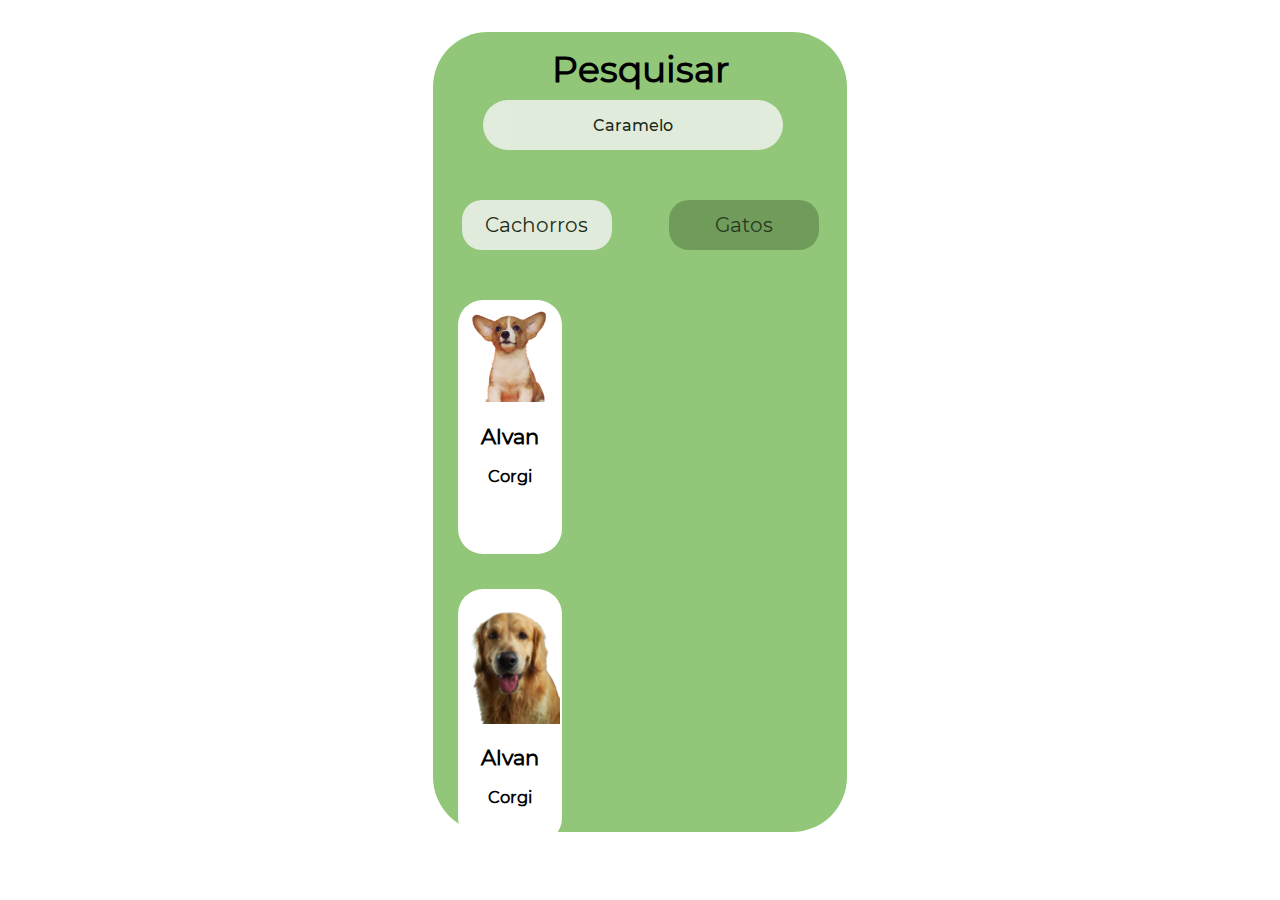
==== tela2.html @ c6fca9dd "duas telas" ====
<!DOCTYPE html>
<html lang="pt-br">
<head>
    <meta charset="UTF-8">
    <meta http-equiv="X-UA-Compatible" content="IE=edge">
    <meta name="viewport" content="width=device-width, initial-scale=1.0">
    <link rel="stylesheet" href="tela2.css">
    <title>Petfinder</title>
</head>
<body>
    <section>
        <div class="screen-2">
            <div class="titulo-pesquisa">
                <h1>Pesquisar</h1>
            </div>
            <div class="barraPesquisa">
                <p>Caramelo</p>
            </div>
                <div class="tags">
                    <div class="tag-cachorro">
                        <p>Cachorros</p>
                    </div>
                    <div class="tag-gato">
                        <p>Gatos</p>
                    </div>
                </div>
                    <div class="cards">
                        <div class="card-cao">
                             <img src="./ptbr/MEDIA/images/1-search/dogs/alvan.png" alt="alvan"> 
                            <h2>Alvan</h2>
                            <h3>Corgi</h3>
                        </div>
                        <div class="card-cao">
                             <img src="./ptbr/MEDIA/images/1-search/dogs/benji.png" alt="benji">
                            <h2>Alvan</h2>
                            <h3>Corgi</h3>
                        </div>
                       
                    </div>
        </div>
    </section>
</body>
</html>
---- tela2.css ----
body{
    align-items: center;
    display: flex;
    justify-content: center;
}

@font-face {
    font-family: Montserrat-Bold;
    src: url(./ptbr/MEDIA/fonts/Montserrat-Bold.ttf);
}

@font-face {
    font-family: Montserrat-Medium;
    src: url(./ptbr/MEDIA/fonts/Montserrat-Medium.ttf);
}

@font-face {
    font-family: Montserrat-Regular;
    src: url(./ptbr/MEDIA/fonts/Montserrat-Regular.ttf);
}

.screen-2{
    background-color: rgb(146, 199, 121);
    width: 414px;
    height: 800px;
    border-radius: 55px;    
    top: 0px;
    left: 0px;
    position: relative;
    align-items: center;
    text-align: center;
    justify-content: center;
}

.titulo-pesquisa{
    position: relative;
    text-align: center;
    top: 15px;
    font-family: Montserrat-Regular;
    font-size: 18px;
}

.barraPesquisa{
    display: flex;
    margin-top: 15px;
    opacity: 0.8;
    margin-left: 50px;
    font-family: Montserrat-Medium;
    align-items: center;
    text-align: center;
    justify-content: center;
    background-color: whitesmoke;
    width: 300px;
    height: 50px;
    border-radius: 50px;
}

.tags{
    flex-direction: row;
    display: flex;
    margin-top: 50px;
    opacity: 0.8;
    font-family: Montserrat-Regular;
    font-size: 20px;
    text-align: center;
    justify-content: space-around;
    
}

.tag-cachorro{
    background-color: whitesmoke;
    width: 150px;
    height: 50px;
    border-radius: 20px;
    justify-content: center;
    align-items: center;
    display: flex;
}

.tag-gato{
    background-color: rgb(100, 141, 81);
    opacity: 0.9;
    width: 150px;
    height: 50px;
    border-radius: 20px;
    justify-content: center;
    align-items: center;
    display: flex;
}

.cards{
    flex-direction: column;
    display: flex;
    align-items: center;
    justify-content: center;
    text-align: center;
    margin-top: 15px;
    float: left;
    margin-left: 25px;
}

.card-cao{
    width: 150px;
    height: 250px;
    margin-top: 35px;
    background-color: white;
    padding: 2px;
    font-family: Montserrat-Regular;
    text-align: center;
    font-size: 14px;
    border-radius: 25px;
    position: relative;
}

.card-cao, img{
    position: relative;
    width: 100px;
}
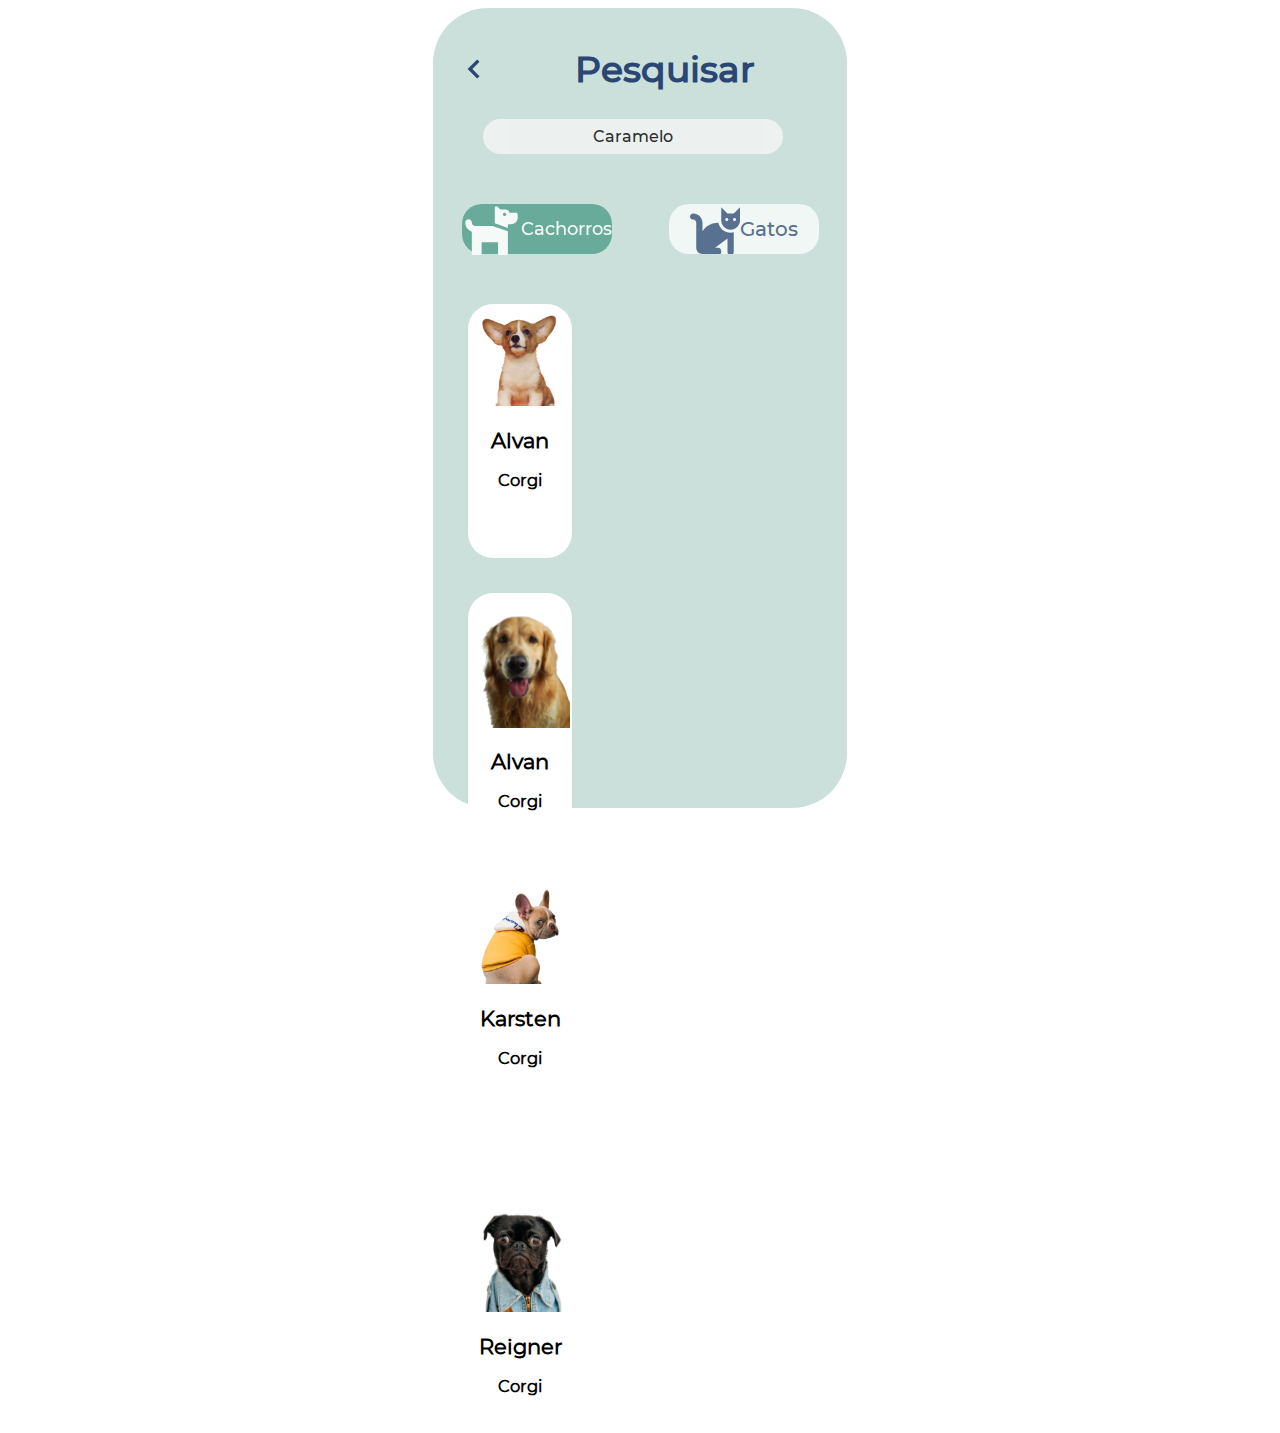
==== commit 31c41a0c: "3 tela" ====
--- a/tela2.html
+++ b/tela2.html
@@ -11,6 +11,7 @@
     <section>
         <div class="screen-2">
             <div class="titulo-pesquisa">
+                <img src="./ptbr/MEDIA/images/1-search/chevron-left.svg" alt="voltar" class="voltar">
                 <h1>Pesquisar</h1>
             </div>
             <div class="barraPesquisa">
@@ -18,9 +19,11 @@
             </div>
                 <div class="tags">
                     <div class="tag-cachorro">
+                        <img src="./ptbr/MEDIA/images/1-search/fa-solid_dog_white.svg" alt="cachorro">
                         <p>Cachorros</p>
                     </div>
                     <div class="tag-gato">
+                        <img src="./ptbr/MEDIA/images/1-search/fa-solid_cat.svg" alt="gato" style="width: 50px;">
                         <p>Gatos</p>
                     </div>
                 </div>
@@ -35,6 +38,16 @@
                             <h2>Alvan</h2>
                             <h3>Corgi</h3>
                         </div>
+                        <div class="card-cao">
+                             <img src="./ptbr/MEDIA/images/1-search/dogs/karsten.png" alt="benji">
+                            <h2>Karsten</h2>
+                            <h3>Corgi</h3>
+                        </div>
+                        <div class="card-cao">
+                             <img src="./ptbr/MEDIA/images/1-search/dogs/reigner.png" alt="benji">
+                            <h2>Reigner</h2>
+                            <h3>Corgi</h3>
+                        </div>
                        
                     </div>
         </div>
--- a/tela2.css
+++ b/tela2.css
@@ -20,7 +20,7 @@
 }
 
 .screen-2{
-    background-color: rgb(146, 199, 121);
+    background-color: #CBE0DB;
     width: 414px;
     height: 800px;
     border-radius: 55px;    
@@ -33,11 +33,18 @@
 }
 
 .titulo-pesquisa{
+    color:#2C4674;
     position: relative;
     text-align: center;
     top: 15px;
-    font-family: Montserrat-Regular;
+    font-family: Montserrat-Medium;
     font-size: 18px;
+}
+
+.titulo-pesquisa, .voltar{
+    display: inline-flex;
+    width: 50px;
+    left: -80px;
 }
 
 .barraPesquisa{
@@ -51,7 +58,7 @@
     justify-content: center;
     background-color: whitesmoke;
     width: 300px;
-    height: 50px;
+    height: 35px;
     border-radius: 50px;
 }
 
@@ -68,7 +75,10 @@
 }
 
 .tag-cachorro{
-    background-color: whitesmoke;
+    background-color: #519E8A;
+    color: #FFFFFF;
+    font-size: 18px;
+    font-family: Montserrat-Medium;
     width: 150px;
     height: 50px;
     border-radius: 20px;
@@ -78,7 +88,9 @@
 }
 
 .tag-gato{
-    background-color: rgb(100, 141, 81);
+    background-color: #FFFFFF;
+    color: #2C4674;
+    font-family: Montserrat-Medium;
     opacity: 0.9;
     width: 150px;
     height: 50px;
@@ -89,14 +101,14 @@
 }
 
 .cards{
+    align-items: center;
+    text-align: center;
+    display: flex;
     flex-direction: column;
-    display: flex;
-    align-items: center;
-    justify-content: center;
-    text-align: center;
     margin-top: 15px;
     float: left;
     margin-left: 25px;
+    position: relative;
 }
 
 .card-cao{
@@ -106,13 +118,17 @@
     background-color: white;
     padding: 2px;
     font-family: Montserrat-Regular;
-    text-align: center;
     font-size: 14px;
     border-radius: 25px;
+    text-align: center;
+    justify-content: center;
+    align-items: center;
     position: relative;
+    left: 10px;
 }
 
 .card-cao, img{
     position: relative;
     width: 100px;
 }
+
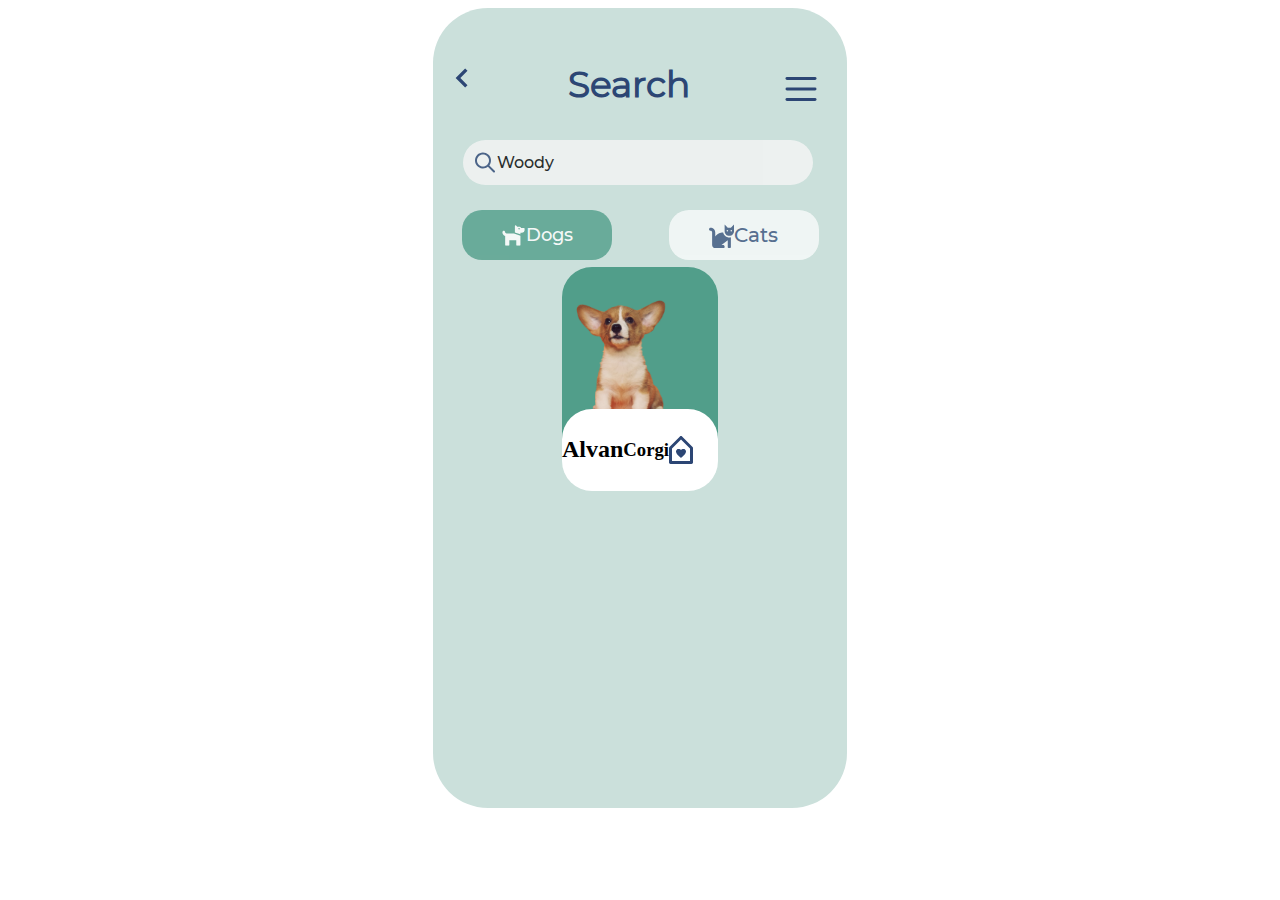
==== commit c26a0efe: "search/card" ====
--- a/tela2.html
+++ b/tela2.html
@@ -10,30 +10,43 @@
 <body>
     <section>
         <div class="screen-2">
-            <div class="titulo-pesquisa">
+            <div class="titulo">
+                <a href="index.html">
                 <img src="./ptbr/MEDIA/images/1-search/chevron-left.svg" alt="voltar" class="voltar">
-                <h1>Pesquisar</h1>
+                </a>
+                <div class="pesquisar">
+                    <h1>Search</h1>
+                </div>
+                <img src="./ptbr/MEDIA/images/1-search/menu-open.svg" class="menu" alt="menu">
             </div>
+
             <div class="barraPesquisa">
-                <p>Caramelo</p>
+                <div class="lupaTxt">
+                    <img src="/ptbr/MEDIA/images/1-search/search.svg" class="lupa"alt="pesquisar">
+                <p>Woody</p>
+                </div>
             </div>
+
                 <div class="tags">
                     <div class="tag-cachorro">
-                        <img src="./ptbr/MEDIA/images/1-search/fa-solid_dog_white.svg" alt="cachorro">
-                        <p>Cachorros</p>
+                        <img src="./ptbr/MEDIA/images/1-search/fa-solid_dog_white.svg" class="dogIcon" alt="cachorro">
+                        <p>Dogs</p>
                     </div>
                     <div class="tag-gato">
-                        <img src="./ptbr/MEDIA/images/1-search/fa-solid_cat.svg" alt="gato" style="width: 50px;">
-                        <p>Gatos</p>
+                        <img src="./ptbr/MEDIA/images/1-search/fa-solid_cat.svg" alt="gato" class="Cat">
+                        <p>Cats</p>
                     </div>
                 </div>
                     <div class="cards">
                         <div class="card-cao">
-                             <img src="./ptbr/MEDIA/images/1-search/dogs/alvan.png" alt="alvan"> 
-                            <h2>Alvan</h2>
-                            <h3>Corgi</h3>
+                             <img src="./ptbr/MEDIA/images/1-search/dogs/alvan.png" class="doguinho" alt="alvan"> 
+                             <div class="card-body">
+                                <h2>Alvan</h2>
+                                <h3>Corgi</h3>
+                                <img src="/ptbr/MEDIA/images/1-search/hearthome.svg" alt="">
+                             </div>
                         </div>
-                        <div class="card-cao">
+                        <!-- <div class="card-cao">
                              <img src="./ptbr/MEDIA/images/1-search/dogs/benji.png" alt="benji">
                             <h2>Alvan</h2>
                             <h3>Corgi</h3>
@@ -47,7 +60,7 @@
                              <img src="./ptbr/MEDIA/images/1-search/dogs/reigner.png" alt="benji">
                             <h2>Reigner</h2>
                             <h3>Corgi</h3>
-                        </div>
+                        </div> -->
                        
                     </div>
         </div>
--- a/tela2.css
+++ b/tela2.css
@@ -32,40 +32,57 @@
     justify-content: center;
 }
 
-.titulo-pesquisa{
+.titulo{
     color:#2C4674;
-    position: relative;
+    display: flex;
     text-align: center;
-    top: 15px;
-    font-family: Montserrat-Medium;
+    font-family: Montserrat-Regular;
     font-size: 18px;
+    justify-content: space-between;
 }
 
-.titulo-pesquisa, .voltar{
-    display: inline-flex;
-    width: 50px;
-    left: -80px;
+.pesquisar{
+    display: flex;
+    text-align: center;
+    margin-top: 30px;
+    margin-right: 10px;
 }
 
+
+.voltar{
+    width: 40px;
+    margin-top: 50px;
+    margin-left: 10px;
+}
+
+.menu{
+    margin-right: 30px;
+    margin-top: 40px;
+}
+
+.lupaTxt{
+    width: 25px;
+    display: flex;
+    margin-left: 10px;
+}
 .barraPesquisa{
     display: flex;
-    margin-top: 15px;
+    margin-top: 10px;
     opacity: 0.8;
-    margin-left: 50px;
+    margin-left: 30px;
     font-family: Montserrat-Medium;
     align-items: center;
-    text-align: center;
-    justify-content: center;
+    justify-content: flex-start;
     background-color: whitesmoke;
-    width: 300px;
-    height: 35px;
+    width: 350px;
+    height: 45px;
     border-radius: 50px;
 }
 
 .tags{
     flex-direction: row;
     display: flex;
-    margin-top: 50px;
+    margin-top: 25px;
     opacity: 0.8;
     font-family: Montserrat-Regular;
     font-size: 20px;
@@ -87,6 +104,12 @@
     display: flex;
 }
 
+.dogIcon{
+    width: 25px;
+    display: flex;
+}
+
+
 .tag-gato{
     background-color: #FFFFFF;
     color: #2C4674;
@@ -100,35 +123,41 @@
     display: flex;
 }
 
+.Cat{
+    width: 25px;
+    display: flex;
+}
 .cards{
+    background-color: #519E8A;
+    border-radius: 30px;
+    width: 150px;
+    height: 200px;
+    display: inline-flex;
+    justify-content: center;
+    position: relative;
+    flex-direction: column;
+    padding: 0.2em;
+    margin: .4em;
+    margin-bottom: 2rem;
     align-items: center;
-    text-align: center;
-    display: flex;
-    flex-direction: column;
-    margin-top: 15px;
-    float: left;
-    margin-left: 25px;
-    position: relative;
 }
 
-.card-cao{
-    width: 150px;
-    height: 250px;
-    margin-top: 35px;
-    background-color: white;
-    padding: 2px;
-    font-family: Montserrat-Regular;
-    font-size: 14px;
-    border-radius: 25px;
-    text-align: center;
+.doguinho{
+    width: 120px;
+    height: 120px;
+    position: relative;
     justify-content: center;
-    align-items: center;
-    position: relative;
-    left: 10px;
+    border-radius: 20px;
+    display: flex;
 }
 
-.card-cao, img{
-    position: relative;
-    width: 100px;
+.card-body{
+    background-color: white;
+    width: 156px;
+    height: 82px;
+    margin-bottom: -40px;
+    border-radius: 30px;
+    display: flex;
+    align-items: center;
 }
 
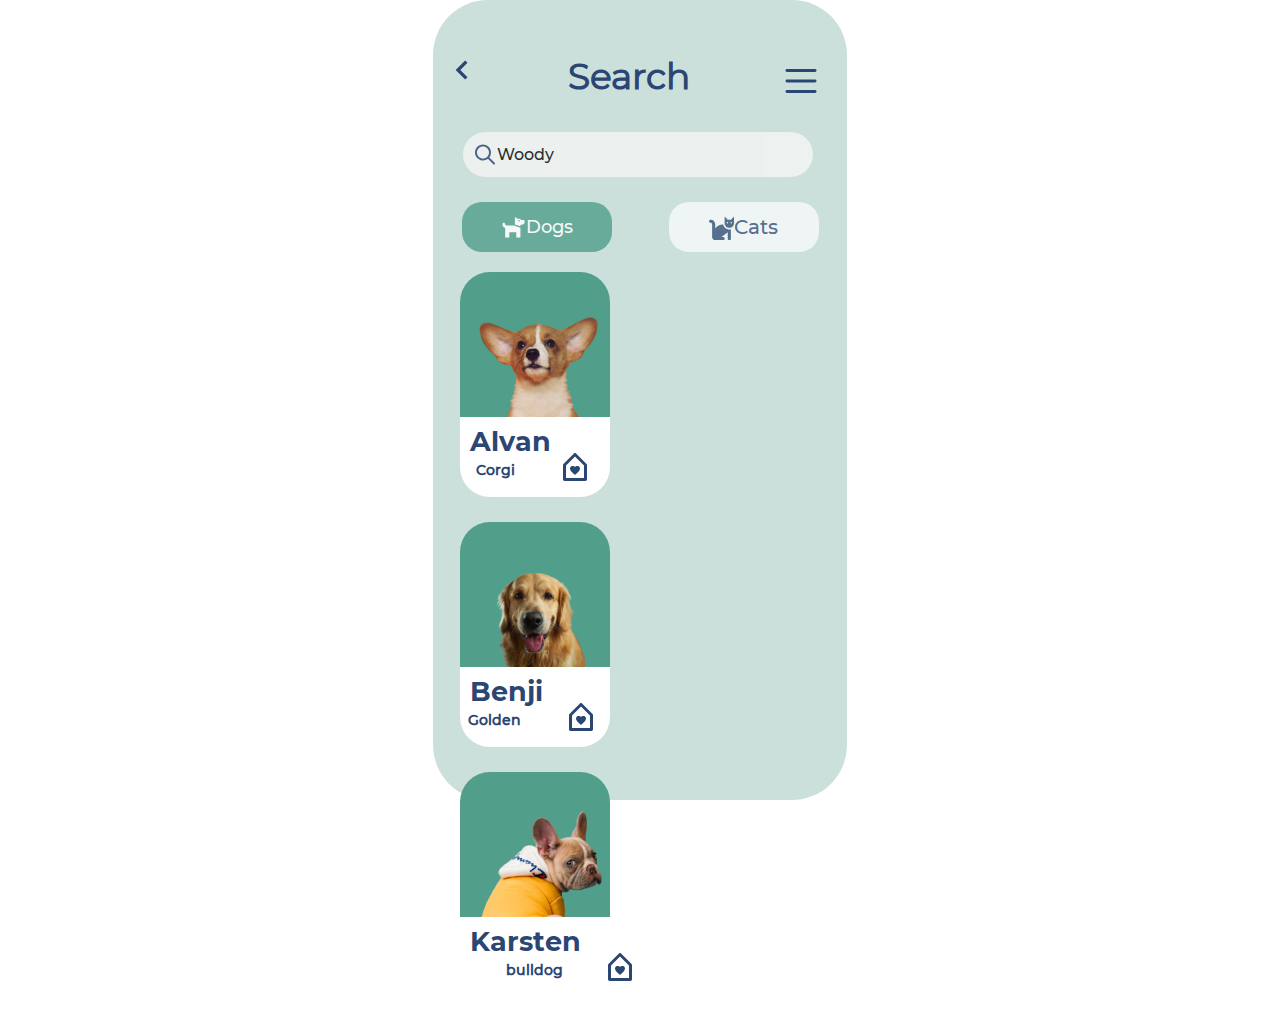
==== commit 448c26b7: "tela 2" ====
--- a/tela2.html
+++ b/tela2.html
@@ -26,7 +26,7 @@
                 <p>Woody</p>
                 </div>
             </div>
-
+<!-- TAGS -->
                 <div class="tags">
                     <div class="tag-cachorro">
                         <img src="./ptbr/MEDIA/images/1-search/fa-solid_dog_white.svg" class="dogIcon" alt="cachorro">
@@ -37,31 +37,72 @@
                         <p>Cats</p>
                     </div>
                 </div>
+<!-- FIM DAS TAGS -->
+<!-- CARDS -->
                     <div class="cards">
                         <div class="card-cao">
-                             <img src="./ptbr/MEDIA/images/1-search/dogs/alvan.png" class="doguinho" alt="alvan"> 
+                            <div class="doguinho">
+                                <img src="./ptbr/MEDIA/images/1-search/dogs/alvan.png" alt="alvan"> 
+                            </div>
                              <div class="card-body">
-                                <h2>Alvan</h2>
-                                <h3>Corgi</h3>
-                                <img src="/ptbr/MEDIA/images/1-search/hearthome.svg" alt="">
+                                <div class="pet-name">
+                                    <h2>Alvan</h2>
+                                </div>
+                                <div class="pet-breed">
+                                    <h3>Corgi</h3> 
+                                </div>
+                                <div class="icon-home">
+                                    <img src="/ptbr/MEDIA/images/1-search/hearthome.svg" alt="casa">
+                                </div>
                              </div>
                         </div>
-                        <!-- <div class="card-cao">
-                             <img src="./ptbr/MEDIA/images/1-search/dogs/benji.png" alt="benji">
-                            <h2>Alvan</h2>
-                            <h3>Corgi</h3>
+                        <div class="card-cao">
+                            <div class="doguinho">
+                                <img src="./ptbr/MEDIA/images/1-search/dogs/benji.png" alt="benji"> 
+                            </div>
+                             <div class="card-body">
+                                <div class="pet-name">
+                                    <h2>Benji</h2>
+                                </div>
+                                <div class="pet-breed">
+                                    <h3>Golden</h3> 
+                                </div>
+                                <div class="icon-home">
+                                    <img src="/ptbr/MEDIA/images/1-search/hearthome.svg" alt="casa">
+                                </div>
+                            </div>
                         </div>
                         <div class="card-cao">
-                             <img src="./ptbr/MEDIA/images/1-search/dogs/karsten.png" alt="benji">
-                            <h2>Karsten</h2>
-                            <h3>Corgi</h3>
-                        </div>
+                            <div class="doguinho">
+                                <img src="./ptbr/MEDIA/images/1-search/dogs/karsten.png" alt="benji"> 
+                            </div>
+                            <div class="card-body">
+                                <div class="pet-name">
+                                    <h2>Karsten</h2>
+                                </div>
+                                <div class="pet-breed">
+                                    <h3>bulldog</h3> 
+                                </div>   
+                                <div class="icon-home">
+                                    <img src="/ptbr/MEDIA/images/1-search/hearthome.svg" alt="casa">
+                                </div>
+                             </div>
+                        </div>                            
+            <!--
+                        
                         <div class="card-cao">
-                             <img src="./ptbr/MEDIA/images/1-search/dogs/reigner.png" alt="benji">
-                            <h2>Reigner</h2>
-                            <h3>Corgi</h3>
-                        </div> -->
-                       
+                            <div class="doguinho">
+                                <img src="./ptbr/MEDIA/images/1-search/dogs/reigner.png" alt="benji"> 
+                            </div>
+                             <div class="card-body">
+                                <h2>Reigner</h2>
+                            <h3>Corgi</h3> 
+                                <div class="icon-home">
+                                    <img src="/ptbr/MEDIA/images/1-search/hearthome.svg" alt="casa">
+                                </div>
+                             </div>
+                        </div> 
+                    -->
                     </div>
         </div>
     </section>
--- a/tela2.css
+++ b/tela2.css
@@ -1,4 +1,6 @@
 body{
+    margin: 0;
+    padding: 0  ;
     align-items: center;
     display: flex;
     justify-content: center;
@@ -32,6 +34,8 @@
     justify-content: center;
 }
 
+/*HEADER*/
+
 .titulo{
     color:#2C4674;
     display: flex;
@@ -127,37 +131,72 @@
     width: 25px;
     display: flex;
 }
+
+/*CARDS*/
+
 .cards{
-    background-color: #519E8A;
-    border-radius: 30px;
-    width: 150px;
-    height: 200px;
     display: inline-flex;
-    justify-content: center;
-    position: relative;
     flex-direction: column;
-    padding: 0.2em;
-    margin: .4em;
-    margin-bottom: 2rem;
-    align-items: center;
+    position: relative;
+    margin-top: 20px;
+    margin-left: -210px;
+    margin-bottom: 10px;
+    align-content:center ;
 }
 
 .doguinho{
-    width: 120px;
-    height: 120px;
-    position: relative;
-    justify-content: center;
-    border-radius: 20px;
-    display: flex;
+    height: 130px;
+    position: relative;
+    top: 30px;
+}
+
+.card-cao{
+display:flexbox;
+width: 150px;
+height: 220px;
+background-color: #519E8A;
+border-radius: 30px;
+margin-bottom: 30px;
+float: right;
+position: relative;
 }
 
 .card-body{
     background-color: white;
-    width: 156px;
-    height: 82px;
-    margin-bottom: -40px;
-    border-radius: 30px;
-    display: flex;
-    align-items: center;
-}
-
+    width: 150px;
+    height: 80px;
+    border-radius: 0px 0px 30px 30px;
+    display: flex;
+    position: relative;
+    top: 15px;
+    color: #2C4674;
+}
+
+.pet-name{
+    font-family: 'Montserrat-Bold', 'sans-serif';
+    font-size: 18px;
+    position: relative;
+    margin-left: 10px;
+    margin-top: -15px;
+    
+}
+
+
+.pet-breed{
+    font-family: 'Montserrat-Medium', 'sans-serif';
+    font-size: 12px;
+    position: relative;
+    margin-top: 30px;
+    margin-left: -75px;
+    
+}
+
+.icon-home{
+    display: flex;
+    width: 30px;
+    align-content:center;
+    align-items: center;
+    justify-content: center;
+    margin-left: 45px;
+    margin-top: 20px;
+}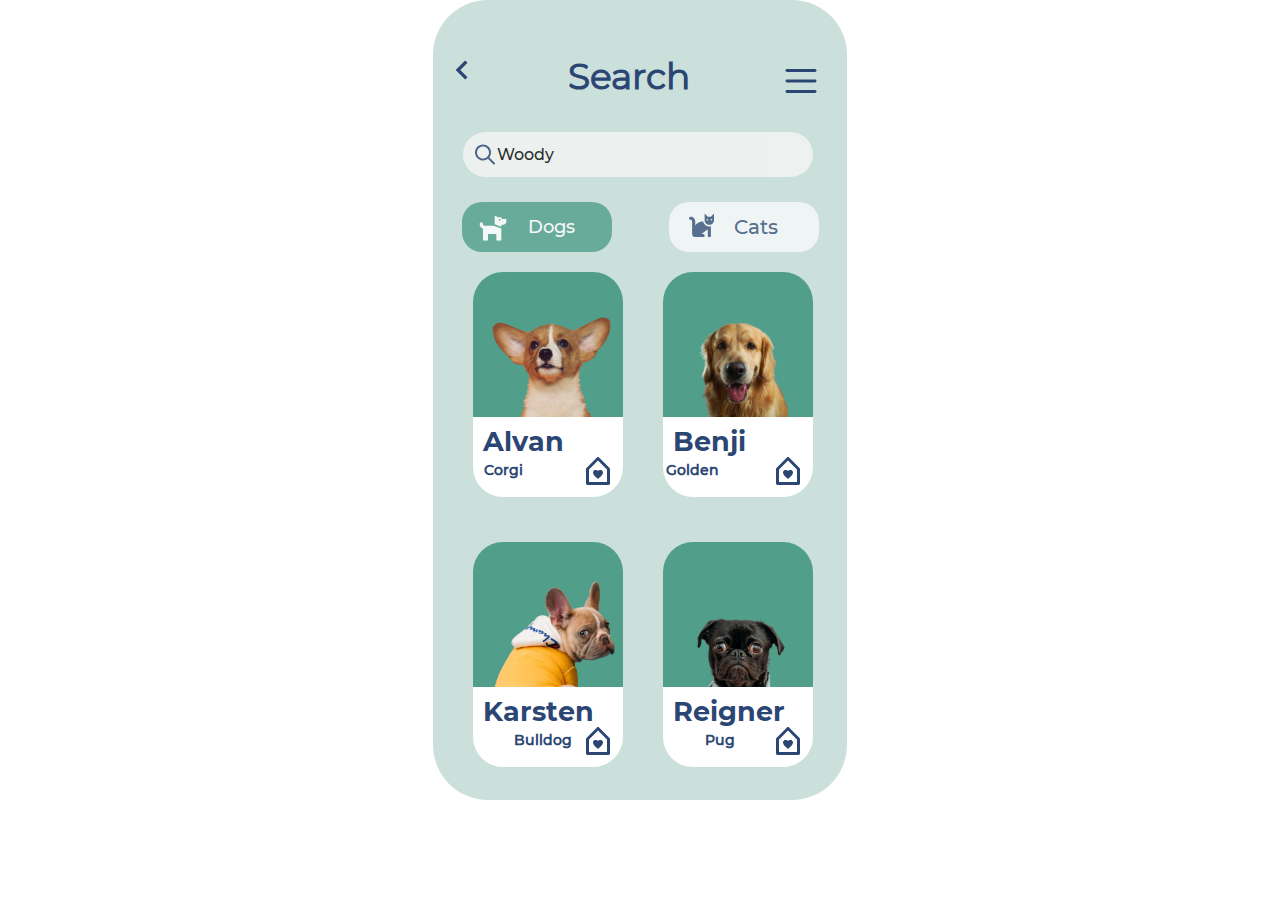
==== commit 2407d192: "telas search" ====
--- a/tela2.html
+++ b/tela2.html
@@ -10,6 +10,7 @@
 <body>
     <section>
         <div class="screen-2">
+<!--HEADER-->
             <div class="titulo">
                 <a href="index.html">
                 <img src="./ptbr/MEDIA/images/1-search/chevron-left.svg" alt="voltar" class="voltar">
@@ -33,7 +34,9 @@
                         <p>Dogs</p>
                     </div>
                     <div class="tag-gato">
-                        <img src="./ptbr/MEDIA/images/1-search/fa-solid_cat.svg" alt="gato" class="Cat">
+                        <a href="tela3.html">
+                        <img src="./ptbr/MEDIA/images/1-search/fa-solid_cat.svg" alt="gato" class="catIcon">
+                        </a>
                         <p>Cats</p>
                     </div>
                 </div>
@@ -56,6 +59,8 @@
                                 </div>
                              </div>
                         </div>
+                    </div>
+                    <div class="cards">
                         <div class="card-cao">
                             <div class="doguinho">
                                 <img src="./ptbr/MEDIA/images/1-search/dogs/benji.png" alt="benji"> 
@@ -72,38 +77,39 @@
                                 </div>
                             </div>
                         </div>
+                    </div>
+                    <div class="cards">
                         <div class="card-cao">
                             <div class="doguinho">
-                                <img src="./ptbr/MEDIA/images/1-search/dogs/karsten.png" alt="benji"> 
+                                <img src="./ptbr/MEDIA/images/1-search/dogs/karsten.png" alt="karsten"> 
                             </div>
                             <div class="card-body">
                                 <div class="pet-name">
                                     <h2>Karsten</h2>
                                 </div>
                                 <div class="pet-breed">
-                                    <h3>bulldog</h3> 
+                                    <h3>Bulldog</h3> 
                                 </div>   
                                 <div class="icon-home">
                                     <img src="/ptbr/MEDIA/images/1-search/hearthome.svg" alt="casa">
                                 </div>
                              </div>
-                        </div>                            
-            <!--
-                        
+                        </div>
+                    </div>                            
+                    <div class="cards">
                         <div class="card-cao">
                             <div class="doguinho">
-                                <img src="./ptbr/MEDIA/images/1-search/dogs/reigner.png" alt="benji"> 
+                                <img src="./ptbr/MEDIA/images/1-search/dogs/reigner.png" alt="reiner"> 
                             </div>
                              <div class="card-body">
-                                <h2>Reigner</h2>
-                            <h3>Corgi</h3> 
+                                <div class="pet-name"><h2>Reigner</h2></div>
+                                <div class="pet-breed"><h3>Pug</h3> </div>                                
                                 <div class="icon-home">
                                     <img src="/ptbr/MEDIA/images/1-search/hearthome.svg" alt="casa">
                                 </div>
                              </div>
                         </div> 
-                    -->
-                    </div>
+                    </div>                
         </div>
     </section>
 </body>
--- a/tela2.css
+++ b/tela2.css
@@ -21,6 +21,7 @@
     src: url(./ptbr/MEDIA/fonts/Montserrat-Regular.ttf);
 }
 
+/*TELA*/
 .screen-2{
     background-color: #CBE0DB;
     width: 414px;
@@ -83,6 +84,7 @@
     border-radius: 50px;
 }
 
+/*TAGS*/
 .tags{
     flex-direction: row;
     display: flex;
@@ -108,12 +110,6 @@
     display: flex;
 }
 
-.dogIcon{
-    width: 25px;
-    display: flex;
-}
-
-
 .tag-gato{
     background-color: #FFFFFF;
     color: #2C4674;
@@ -127,27 +123,40 @@
     display: flex;
 }
 
-.Cat{
+/*ICONS*/
+.dogIcon{
+    width: 30px;
+    position: relative;
+    left: -20px;
+}
+
+.icon-home{
+    position: absolute;
+    width: 30px;
+    align-content:center;
+    align-items: center;
+    justify-content: center;
+    margin-top: 40px;
+    right: 10px;
+}
+
+.catIcon{
     width: 25px;
-    display: flex;
+    position: relative;
+    left: -20px;
 }
 
 /*CARDS*/
 
 .cards{
-    display: inline-flex;
+    display:inline-flexbox;
     flex-direction: column;
-    position: relative;
     margin-top: 20px;
-    margin-left: -210px;
-    margin-bottom: 10px;
-    align-content:center ;
-}
-
-.doguinho{
-    height: 130px;
-    position: relative;
-    top: 30px;
+    margin-left: 40px;
+    float: left;
+    align-content:center;
+    align-items: center;
+    text-align: center;
 }
 
 .card-cao{
@@ -172,31 +181,29 @@
     color: #2C4674;
 }
 
+/*IMAGENS*/
+.doguinho{
+    height: 130px;
+    position: relative;
+    top: 30px;
+}
+
+/*NOME RAÇA*/
+
 .pet-name{
     font-family: 'Montserrat-Bold', 'sans-serif';
     font-size: 18px;
     position: relative;
-    margin-left: 10px;
+    left: 10px;
     margin-top: -15px;
     
 }
-
 
 .pet-breed{
     font-family: 'Montserrat-Medium', 'sans-serif';
     font-size: 12px;
-    position: relative;
+    display: flex;
     margin-top: 30px;
-    margin-left: -75px;
+    margin-left: -70px;
     
 }
-
-.icon-home{
-    display: flex;
-    width: 30px;
-    align-content:center;
-    align-items: center;
-    justify-content: center;
-    margin-left: 45px;
-    margin-top: 20px;
-}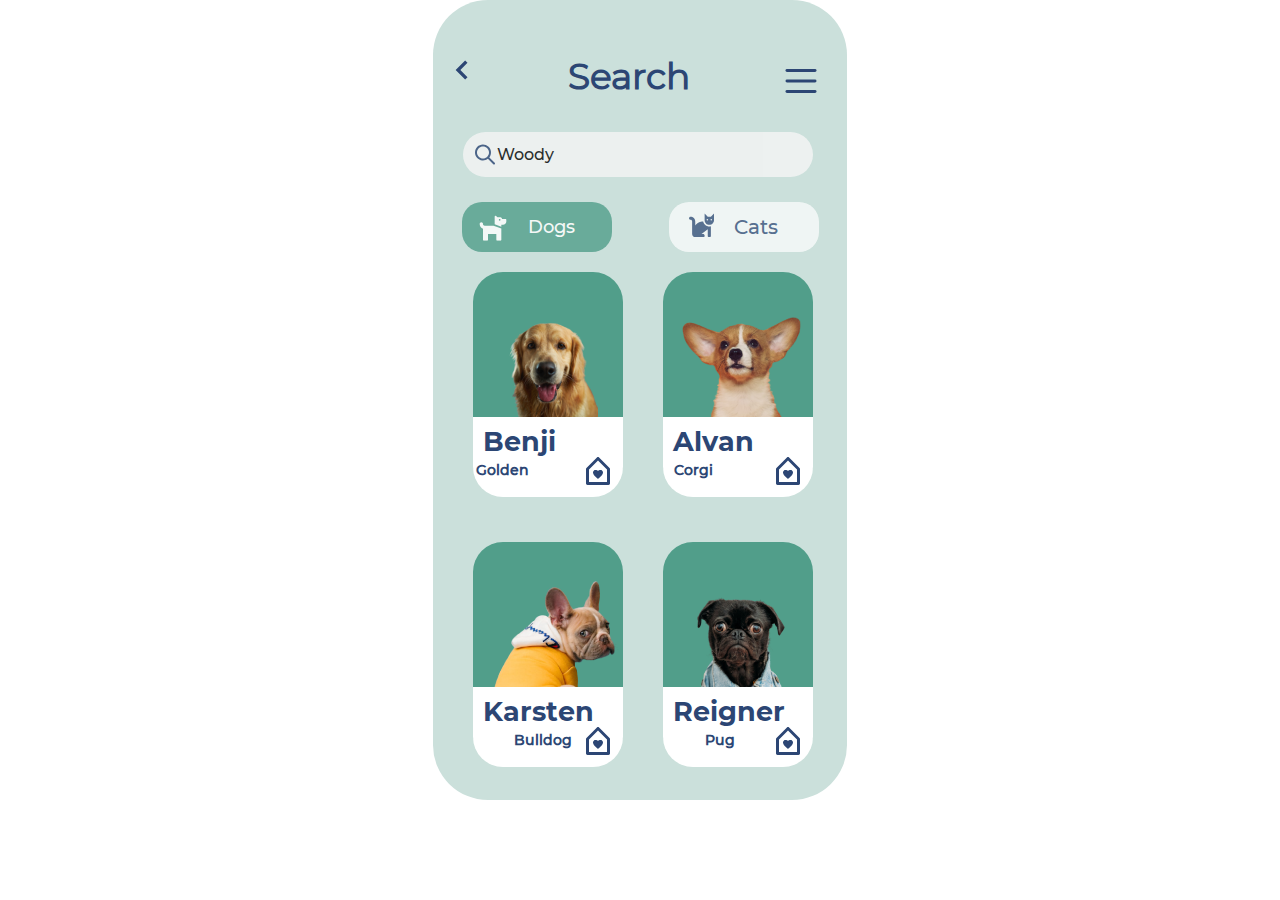
==== commit 4308d657: "ultimas telas" ====
--- a/tela2.html
+++ b/tela2.html
@@ -40,8 +40,28 @@
                         <p>Cats</p>
                     </div>
                 </div>
-<!-- FIM DAS TAGS -->
-<!-- CARDS -->
+                <!-- FIM DAS TAGS -->
+                <!-- CARDS -->
+                <div class="cards">
+                    <div class="card-cao">
+                        <div class="doguinho">
+                            <a href="./tela5.html">
+                                <img src="./ptbr/MEDIA/images/1-search/dogs/benji.png" alt="benji"> 
+                            </a>
+                        </div>
+                         <div class="card-body">
+                            <div class="pet-name">
+                                <h2>Benji</h2>
+                            </div>
+                            <div class="pet-breed">
+                                <h3>Golden</h3> 
+                            </div>
+                            <div class="icon-home">
+                                <img src="/ptbr/MEDIA/images/1-search/hearthome.svg" alt="casa">
+                            </div>
+                        </div>
+                    </div>
+                </div>
                     <div class="cards">
                         <div class="card-cao">
                             <div class="doguinho">
@@ -58,24 +78,6 @@
                                     <img src="/ptbr/MEDIA/images/1-search/hearthome.svg" alt="casa">
                                 </div>
                              </div>
-                        </div>
-                    </div>
-                    <div class="cards">
-                        <div class="card-cao">
-                            <div class="doguinho">
-                                <img src="./ptbr/MEDIA/images/1-search/dogs/benji.png" alt="benji"> 
-                            </div>
-                             <div class="card-body">
-                                <div class="pet-name">
-                                    <h2>Benji</h2>
-                                </div>
-                                <div class="pet-breed">
-                                    <h3>Golden</h3> 
-                                </div>
-                                <div class="icon-home">
-                                    <img src="/ptbr/MEDIA/images/1-search/hearthome.svg" alt="casa">
-                                </div>
-                            </div>
                         </div>
                     </div>
                     <div class="cards">
@@ -99,7 +101,7 @@
                     <div class="cards">
                         <div class="card-cao">
                             <div class="doguinho">
-                                <img src="./ptbr/MEDIA/images/1-search/dogs/reigner.png" alt="reiner"> 
+                                <img src="./ptbr/MEDIA/images/1-search/dogs/reigner.png" class="reiner" alt="reiner"> 
                             </div>
                              <div class="card-body">
                                 <div class="pet-name"><h2>Reigner</h2></div>
--- a/tela2.css
+++ b/tela2.css
@@ -188,6 +188,11 @@
     top: 30px;
 }
 
+.reiner{
+    position: relative;
+    top: -20px;
+}
+
 /*NOME RAÇA*/
 
 .pet-name{
